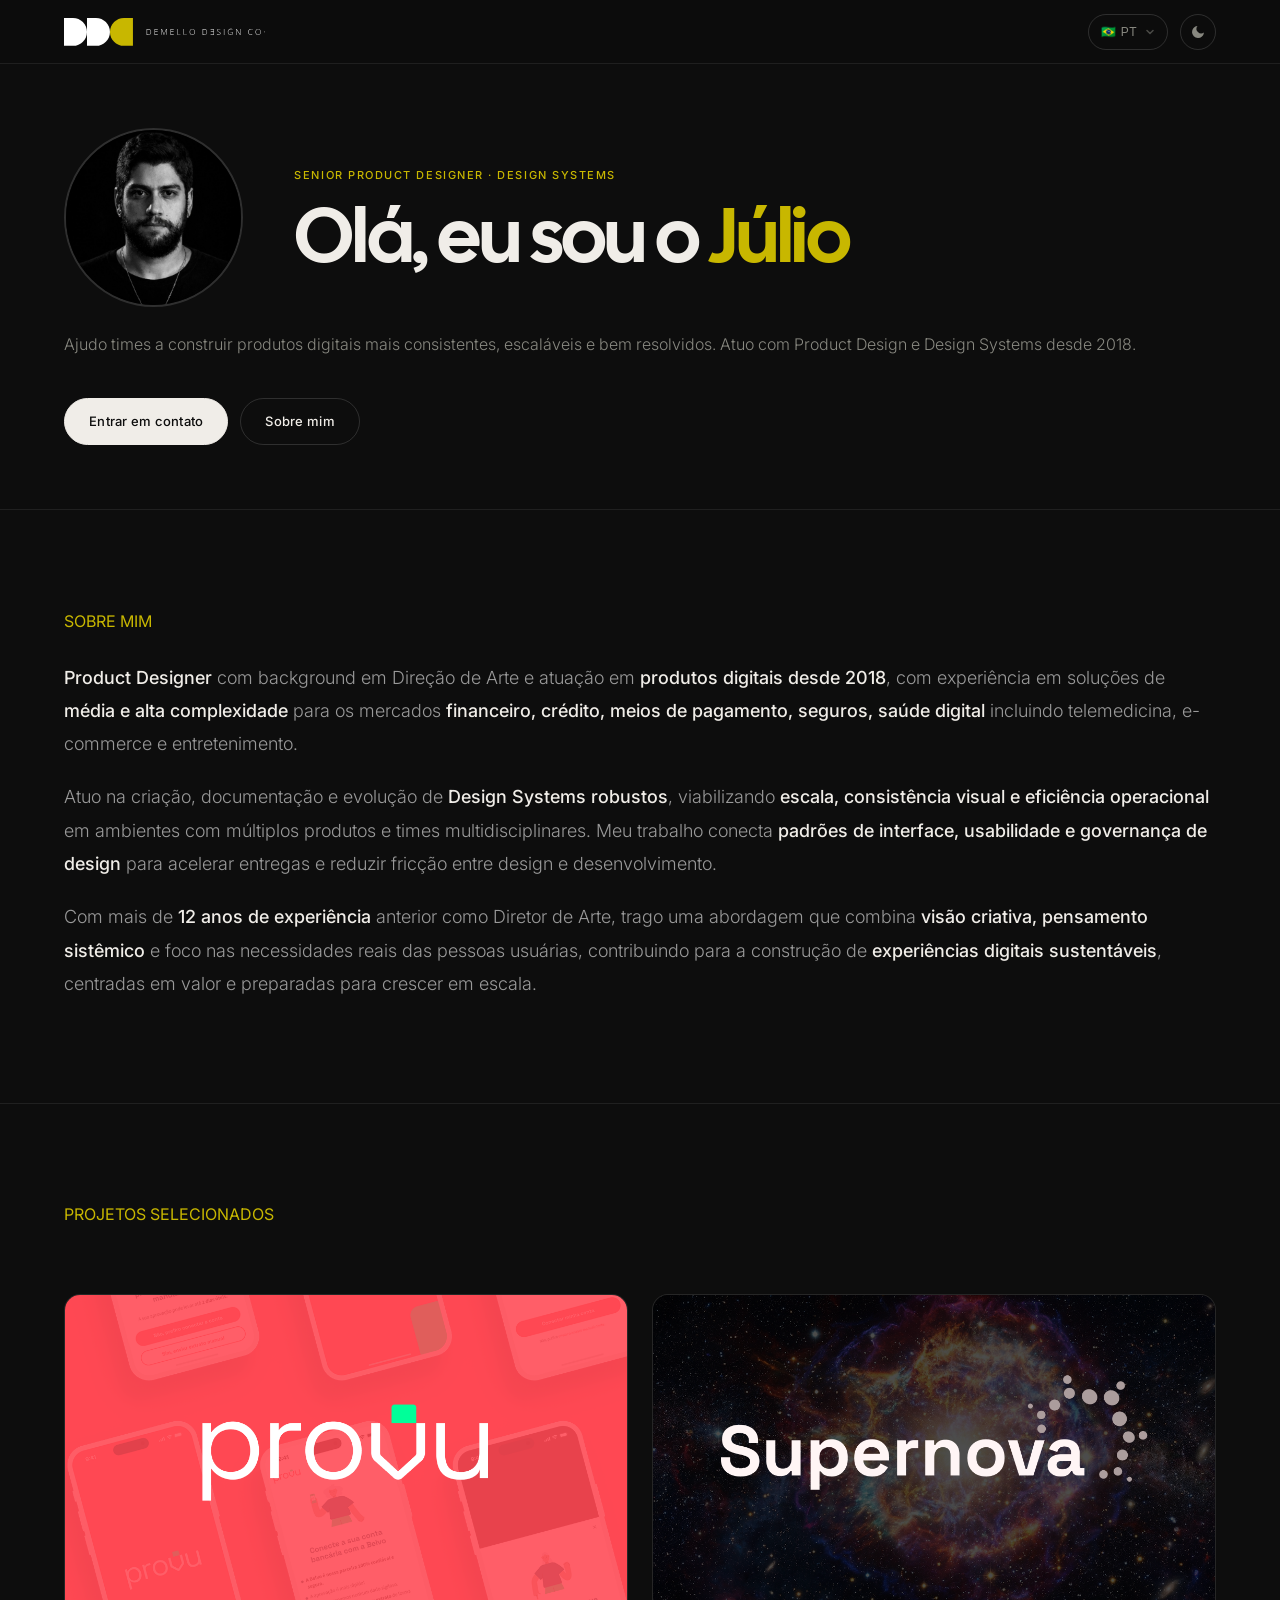
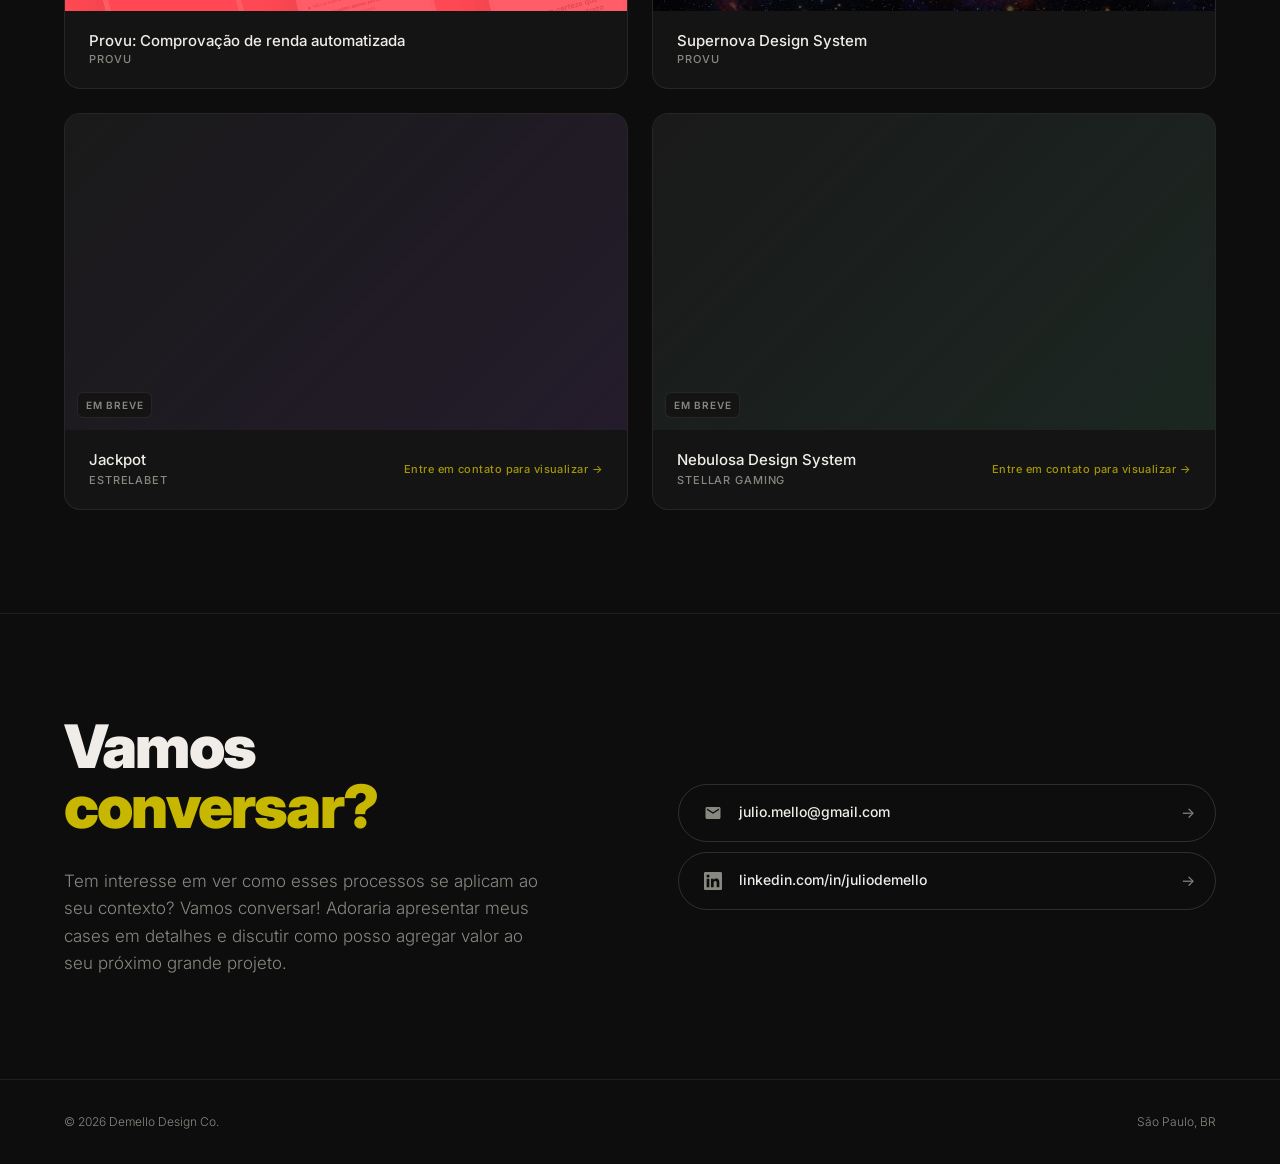
==== index.html @ 29446820 "Reorder project cards: Provu first, Supernova second Fix EN copy on index.html: remove em dash from " ====
<!DOCTYPE html>
<html lang="pt-BR" data-theme="dark" data-lang="pt">
<head>
  <meta charset="UTF-8">
  <meta name="viewport" content="width=device-width, initial-scale=1.0">
  <title>Júlio de Mello — Senior Product Designer</title>
  <link rel="icon" type="image/svg+xml" href="assets/img/favicon-32x32.svg">
  <link rel="preconnect" href="https://fonts.googleapis.com">
  <link rel="preconnect" href="https://fonts.gstatic.com" crossorigin>
  <link href="https://fonts.googleapis.com/css2?family=Cal+Sans&family=Inter:wght@300;400;500;900&display=swap" rel="stylesheet">
  <link rel="stylesheet" href="assets/css/base.css">
  <link rel="stylesheet" href="assets/css/index.css">
  <!-- Google tag (gtag.js) -->
  <script async src="https://www.googletagmanager.com/gtag/js?id=G-J8T7TXVVT8"></script>
  <script>
    window.dataLayer = window.dataLayer || [];
    function gtag(){dataLayer.push(arguments);}
    gtag('js', new Date());
    gtag('config', 'G-J8T7TXVVT8');
  </script>
</head>
<body>

  <!-- ═══════════════════════════════════════════
       NAV — barra fixa no topo
       ═══════════════════════════════════════════ -->
  <nav>
    <div class="nav-left">
      <a class="nav-logo" href="/">
        <img id="nav-logo"
             src="assets/img/ddc-horizontal-white.svg"
             alt="DeMello Design Co."
             data-logo-dark="assets/img/ddc-horizontal-white.svg"
             data-logo-light="assets/img/ddc-horizontal-black.svg">
      </a>
    </div>
    <div class="nav-right">
      <div class="lang-dropdown" id="langDropdownWrapper">
        <button class="nav-toggle lang-toggle" id="langToggle" aria-label="Switch language">
          <span class="lang-pt">🇧🇷 PT</span>
          <span class="lang-en">🇺🇸 EN</span>
          <svg width="10" height="10" viewBox="0 0 10 10" fill="none" style="margin-left:2px;opacity:0.5"><path d="M2 3.5L5 6.5L8 3.5" stroke="currentColor" stroke-width="1.5" stroke-linecap="round" stroke-linejoin="round"/></svg>
        </button>
        <div class="lang-dropdown-menu" id="langMenu">
          <button class="lang-option" data-lang="pt">🇧🇷 PT</button>
          <button class="lang-option" data-lang="en">🇺🇸 EN</button>
        </div>
      </div>
      <button class="nav-toggle theme-toggle" id="themeToggle" aria-label="Toggle theme">
        <svg class="icon-moon" viewBox="0 0 24 24" xmlns="http://www.w3.org/2000/svg"><path d="M21 12.79A9 9 0 1 1 11.21 3 7 7 0 0 0 21 12.79z"/></svg>
        <svg class="icon-sun" viewBox="0 0 24 24" xmlns="http://www.w3.org/2000/svg"><circle cx="12" cy="12" r="5"/><line x1="12" y1="1" x2="12" y2="3" stroke="currentColor" stroke-width="2" stroke-linecap="round"/><line x1="12" y1="21" x2="12" y2="23" stroke="currentColor" stroke-width="2" stroke-linecap="round"/><line x1="4.22" y1="4.22" x2="5.64" y2="5.64" stroke="currentColor" stroke-width="2" stroke-linecap="round"/><line x1="18.36" y1="18.36" x2="19.78" y2="19.78" stroke="currentColor" stroke-width="2" stroke-linecap="round"/><line x1="1" y1="12" x2="3" y2="12" stroke="currentColor" stroke-width="2" stroke-linecap="round"/><line x1="21" y1="12" x2="23" y2="12" stroke="currentColor" stroke-width="2" stroke-linecap="round"/><line x1="4.22" y1="19.78" x2="5.64" y2="18.36" stroke="currentColor" stroke-width="2" stroke-linecap="round"/><line x1="18.36" y1="5.64" x2="19.78" y2="4.22" stroke="currentColor" stroke-width="2" stroke-linecap="round"/></svg>
      </button>
    </div>
  </nav>

  <!-- ═══════════════════════════════════════════
       HERO — apresentação com avatar e título
       ═══════════════════════════════════════════ -->
  <section class="hero">
    <div class="hero-inner">
      <div class="hero-avatar">
        <img src="assets/img/avatar2026-800x800px.png" alt="Júlio de Mello">
      </div>
      <div>
        <div class="hero-tag">Senior Product Designer · Design Systems</div>
        <h1 class="hero-title">
          <span class="lang-pt">Olá, eu sou o <span class="text-accent">Júlio</span></span>
          <span class="lang-en">Hi, I'm <span class="text-accent">Júlio</span></span>
        </h1>
      </div>
    </div>
    <p class="hero-sub lang-pt">Ajudo times a construir produtos digitais mais consistentes, escaláveis e bem resolvidos. Atuo com Product Design e Design Systems desde 2018.</p>
    <p class="hero-sub lang-en">I help teams build digital products that are more consistent, scalable, and well-crafted. I've been working in Product Design and Design Systems since 2018.</p>
    <div class="hero-actions">
      <a class="btn btn-primary" href="#contato">
        <span class="lang-pt">Entrar em contato</span>
        <span class="lang-en">Get in touch</span>
      </a>
      <a class="btn btn-ghost" href="#sobre">
        <span class="lang-pt">Sobre mim</span>
        <span class="lang-en">About me</span>
      </a>
    </div>
  </section>

  <!-- ═══════════════════════════════════════════
       ABOUT — texto de apresentação profissional
       ═══════════════════════════════════════════ -->
  <section class="about" id="sobre">
    <h3 class="section-title">
      <span class="lang-pt">Sobre mim</span>
      <span class="lang-en">About me</span>
    </h3>
    <div class="about-body">
      <div class="lang-pt">
        <p><strong>Product Designer</strong> com background em Direção de Arte e atuação em <strong>produtos digitais desde 2018</strong>, com experiência em soluções de <strong>média e alta complexidade</strong> para os mercados <strong>financeiro, crédito, meios de pagamento, seguros, saúde digital</strong> incluindo telemedicina, e-commerce e entretenimento.</p>
        <p>Atuo na criação, documentação e evolução de <strong>Design Systems robustos</strong>, viabilizando <strong>escala, consistência visual e eficiência operacional</strong> em ambientes com múltiplos produtos e times multidisciplinares. Meu trabalho conecta <strong>padrões de interface, usabilidade e governança de design</strong> para acelerar entregas e reduzir fricção entre design e desenvolvimento.</p>
        <p>Com mais de <strong>12 anos de experiência</strong> anterior como Diretor de Arte, trago uma abordagem que combina <strong>visão criativa, pensamento sistêmico</strong> e foco nas necessidades reais das pessoas usuárias, contribuindo para a construção de <strong>experiências digitais sustentáveis</strong>, centradas em valor e preparadas para crescer em escala.</p>
      </div>
      <div class="lang-en">
        <p><strong>Product Designer</strong> with an Art Direction background and experience in <strong>digital products since 2018</strong>, working on <strong>medium-to-high complexity</strong> solutions across the <strong>financial, credit, payments, insurance, digital health</strong> including telemedicine, e-commerce and entertainment markets.</p>
        <p>I specialize in building, documenting and evolving <strong>robust Design Systems</strong>, enabling <strong>scale, visual consistency and operational efficiency</strong> across multi-product environments with cross-functional teams. My work bridges <strong>interface patterns, usability and design governance</strong> to speed up delivery and reduce friction between design and development.</p>
        <p>With over <strong>12 years of prior experience</strong> as an Art Director, I bring an approach that combines <strong>creative vision, systems thinking</strong> and a genuine focus on users' real needs, always working toward <strong>sustainable digital experiences</strong> that are centered on value and built to scale.</p>
      </div>
    </div>
  </section>

  <!-- ═══════════════════════════════════════════
       PROJETOS — cases em desenvolvimento
       ═══════════════════════════════════════════ -->
  <section class="coming" id="projetos">
    <div class="coming-header">
      <h3 class="section-title">
        <span class="lang-pt">Projetos selecionados</span>
        <span class="lang-en">Selected projects</span>
      </h3>
    </div>
    <div class="projects-grid">
      <a class="project-card" href="cases/provu-belvo.html">
        <div class="project-thumb">
          <img src="assets/img/thumb-provu.png" alt="Provu: Comprovação de renda automatizada">
        </div>
        <div class="project-info">
          <div class="project-info-left">
            <p class="project-name"><span class="lang-pt">Provu: Comprovação de renda automatizada</span><span class="lang-en">Provu: Automated Income Verification</span></p>
            <p class="project-company">Provu</p>
          </div>
        </div>
      </a>
      <a class="project-card" href="cases/supernova.html">
        <div class="project-thumb">
          <img src="assets/img/thumb-supernova.png" alt="Supernova Design System">
        </div>
        <div class="project-info">
          <p class="project-name">Supernova Design System</p>
          <p class="project-company">Provu</p>
        </div>
      </a>
      <a class="project-card project-card--wip" href="#">
        <div class="project-thumb">
          <span class="project-badge">
            <span class="lang-pt">Em breve</span>
            <span class="lang-en">Coming soon</span>
          </span>
        </div>
        <div class="project-info">
          <div class="project-info-left">
            <p class="project-name">Jackpot</p>
            <p class="project-company">EstrelaBet</p>
          </div>
          <span class="project-restricted-btn">Entre em contato para visualizar →</span>
        </div>
      </a>
      <a class="project-card project-card--wip" href="#">
        <div class="project-thumb">
          <span class="project-badge">
            <span class="lang-pt">Em breve</span>
            <span class="lang-en">Coming soon</span>
          </span>
        </div>
        <div class="project-info">
          <div class="project-info-left">
            <p class="project-name">Nebulosa Design System</p>
            <p class="project-company">Stellar Gaming</p>
          </div>
          <span class="project-restricted-btn">Entre em contato para visualizar →</span>
        </div>
      </a>
    </div>
  </section>

  <!-- ═══════════════════════════════════════════
       CONTACT — e-mail e LinkedIn
       ═══════════════════════════════════════════ -->
  <section class="contact" id="contato">
    <div>
      <h2 class="contact-title">
        <span class="lang-pt">Vamos<br><span class="text-accent">conversar?</span></span>
        <span class="lang-en">Let's<br><span class="text-accent">talk?</span></span>
      </h2>
      <p class="contact-subtitle">
        <span class="lang-pt">Tem interesse em ver como esses processos se aplicam ao seu contexto? Vamos conversar! Adoraria apresentar meus cases em detalhes e discutir como posso agregar valor ao seu próximo grande projeto.</span>
        <span class="lang-en">Interested in seeing how these processes apply to your context? Let's talk! I'd love to walk you through my cases in detail and discuss how I can add value to your next big project.</span>
      </p>
    </div>
    <div class="contact-links">
      <a class="contact-btn" id="email-contact" href="#">
        <div class="contact-btn-label">
          <div class="contact-btn-icon">
            <svg viewBox="0 0 24 24" xmlns="http://www.w3.org/2000/svg"><path d="M20 4H4c-1.1 0-2 .9-2 2v12c0 1.1.9 2 2 2h16c1.1 0 2-.9 2-2V6c0-1.1-.9-2-2-2zm0 4-8 5-8-5V6l8 5 8-5v2z"/></svg>
          </div>
          <strong><span id="email-text"></span></strong>
        </div>
        <span class="contact-btn-arrow">&rarr;</span>
      </a>
      <a class="contact-btn" href="https://www.linkedin.com/in/juliodemello/" target="_blank" rel="noopener">
        <div class="contact-btn-label">
          <div class="contact-btn-icon">
            <svg viewBox="0 0 24 24" xmlns="http://www.w3.org/2000/svg"><path d="M20.447 20.452h-3.554v-5.569c0-1.328-.027-3.037-1.852-3.037-1.853 0-2.136 1.445-2.136 2.939v5.667H9.351V9h3.414v1.561h.046c.477-.9 1.637-1.85 3.37-1.85 3.601 0 4.267 2.37 4.267 5.455v6.286zM5.337 7.433a2.062 2.062 0 0 1-2.063-2.065 2.064 2.064 0 1 1 2.063 2.065zm1.782 13.019H3.555V9h3.564v11.452zM22.225 0H1.771C.792 0 0 .774 0 1.729v20.542C0 23.227.792 24 1.771 24h20.451C23.2 24 24 23.227 24 22.271V1.729C24 .774 23.2 0 22.222 0h.003z"/></svg>
          </div>
          <strong>linkedin.com/in/juliodemello</strong>
        </div>
        <span class="contact-btn-arrow">&rarr;</span>
      </a>
    </div>
  </section>

  <!-- ═══════════════════════════════════════════
       FOOTER — copyright e localização
       ═══════════════════════════════════════════ -->
  <footer>
    <p>&copy; <span id="footer-year"></span> Demello Design Co.</p>
    <p>São Paulo, BR</p>
  </footer>

  <!-- ─── Scripts ─────────────────────────────────────────── -->
  <script src="assets/js/ui.js"></script>
  <script>
    var fy = document.getElementById('footer-year');
    if (fy) fy.textContent = new Date().getFullYear();

    document.addEventListener('DOMContentLoaded', function() {
      document.querySelectorAll('.project-restricted-btn').forEach(function(btn) {
        btn.addEventListener('click', function(e) {
          e.preventDefault();
          e.stopPropagation();
          var t = document.getElementById('contato');
          if (t) window.scrollTo({ top: t.getBoundingClientRect().top + window.scrollY - 64, behavior: 'smooth' });
        });
      });
    });
  </script>

</body>
</html>
---- assets/css/base.css ----
/* ─── 1. RESET & BOX-SIZING ─────────────────────────────────
   Remove margens e paddings padrão do browser.
   Define box-sizing: border-box globalmente para que padding
   e bordas sejam incluídos na largura/altura dos elementos.
─────────────────────────────────────────────────────────── */
*, *::before, *::after {
  box-sizing: border-box;
  margin: 0;
  padding: 0;
}

/* ─── 2. VARIÁVEIS DE TEMA ───────────────────────────────────
   Tokens de design (cores, bordas, fundos) separados por tema.
   O tema escuro é o padrão (aplicado via :root e [data-theme="dark"]).
   O tema claro é ativado adicionando data-theme="light" no <html>.
   Para alterar uma cor, edite os dois blocos abaixo.
─────────────────────────────────────────────────────────── */
:root,
[data-theme="dark"] {
  --bg:  #0D0D0D;
  --bg2: #141414;
  --bg3: #1A1A1A;
  --border:  rgba(255, 255, 255, 0.08);
  --border2: rgba(255, 255, 255, 0.14);
  --text:   #F0EDE8;
  --muted:  #888880;
  --accent: #C8B700;
  --nav-bg: rgba(13, 13, 13, 0.88);
  --btn-ghost-hover-bg:     rgba(255, 255, 255, 0.04);
  --btn-ghost-hover-border: rgba(255, 255, 255, 0.35);
  --contact-hover:        rgba(255, 255, 255, 0.05);
  --contact-hover-border: rgba(255, 255, 255, 0.30);
  --about-body-color: #999;
}

[data-theme="light"] {
  --bg:  #F5F3EE;
  --bg2: #EDEAE3;
  --bg3: #E4E1DA;
  --border:  rgba(0, 0, 0, 0.08);
  --border2: rgba(0, 0, 0, 0.14);
  --text:   #111110;
  --muted:  #6B6B65;
  --accent: #C8B700;
  --nav-bg: rgba(245, 243, 238, 0.88);
  --btn-ghost-hover-bg:     rgba(0, 0, 0, 0.04);
  --btn-ghost-hover-border: rgba(0, 0, 0, 0.30);
  --contact-hover:        rgba(0, 0, 0, 0.04);
  --contact-hover-border: rgba(0, 0, 0, 0.25);
  --about-body-color: #555550;
}

/* ─── 3. TIPOGRAFIA & BODY ───────────────────────────────────
   Fonte principal: Inter (carregada via Google Fonts).
   Scroll suave com offset para compensar a nav fixa (64px).
   Transição no background e na cor ao trocar de tema.
─────────────────────────────────────────────────────────── */
html {
  scroll-behavior: smooth;
  scroll-padding-top: 64px;
}

body {
  background: var(--bg);
  color: var(--text);
  font-family: 'Inter', sans-serif;
  font-weight: 300;
  line-height: 1.6;
  min-height: 100vh;
  transition: background 0.3s, color 0.3s;
}

/* ─── 4. NAVEGAÇÃO ───────────────────────────────────────────
   Barra fixa no topo com efeito de desfoque (backdrop-filter).
   Contém logo, seletor de idioma (PT/EN) e botão de tema.
   Altura fixa de 64px — usada como referência no padding-top
   das seções que ficam abaixo da nav.
─────────────────────────────────────────────────────────── */
nav {
  position: fixed;
  top: 0; left: 0; right: 0;
  z-index: 100;
  display: flex;
  align-items: center;
  justify-content: space-between;
  padding: 0 clamp(1.5rem, 5vw, 4rem);
  height: 64px;
  background: var(--nav-bg);
  backdrop-filter: blur(12px);
  border-bottom: 1px solid var(--border);
  transition: background 0.3s, border-color 0.3s;
}

.nav-left  { display: flex; align-items: center; gap: 1.5rem; }
.nav-right { display: flex; align-items: center; gap: 0.75rem; }

.nav-logo     { display: flex; align-items: center; text-decoration: none; }
.nav-logo img { height: 28px; width: auto; display: block; }

/* Estilo base compartilhado pelos botões de toggle (tema e idioma) */
.nav-toggle {
  display: flex;
  align-items: center;
  justify-content: center;
  height: 36px;
  border-radius: 100px;
  border: 1px solid var(--border2);
  background: transparent;
  cursor: pointer;
  color: var(--muted);
  transition: all 0.2s;
  flex-shrink: 0;
}
.nav-toggle:hover {
  border-color: var(--text);
  color: var(--text);
  background: var(--bg2);
}

/* Botão de tema — tamanho fixo quadrado para acomodar o ícone */
.theme-toggle     { width: 36px; }
.theme-toggle svg { width: 16px; height: 16px; fill: currentColor; }

/* Alterna entre ícone de sol (tema claro) e lua (tema escuro) */
.icon-sun  { display: none; }
.icon-moon { display: block; }
[data-theme="light"] .icon-sun  { display: block; }
[data-theme="light"] .icon-moon { display: none; }

/* Botão de idioma — tem padding lateral por ser textual (PT / EN) */
.lang-toggle {
  padding: 0 12px;
  font-size: 12px;
  font-weight: 500;
  letter-spacing: 0.04em;
  gap: 6px;
}

/* Dropdown de idioma — aparece abaixo do botão .lang-toggle */
.lang-dropdown      { position: relative; }
.lang-dropdown-menu {
  display: none;
  position: absolute;
  top: calc(100% + 6px);
  right: 0;
  background: var(--bg2);
  border: 1px solid var(--border2);
  border-radius: 10px;
  overflow: hidden;
  min-width: 100%;
  z-index: 200;
}
.lang-dropdown-menu.open { display: block; }

.lang-option {
  display: flex;
  align-items: center;
  width: 100%;
  padding: 8px 14px;
  font-size: 12px;
  font-weight: 500;
  letter-spacing: 0.04em;
  cursor: pointer;
  background: transparent;
  border: none;
  color: var(--text);
  white-space: nowrap;
}
.lang-option:hover { background: var(--bg3); }

/* ─── 5. BOTÕES COMPARTILHADOS ───────────────────────────────
   .btn define o estilo base comum a todas as variantes.
   .btn-ghost é a variante com contorno (usada em ambas as páginas).
   .btn-primary (variante preenchida) está em index.css.
─────────────────────────────────────────────────────────── */
.btn {
  display: inline-flex;
  align-items: center;
  gap: 8px;
  padding: 12px 24px;
  border-radius: 100px;
  font-size: 13px;
  font-weight: 500;
  letter-spacing: 0.02em;
  text-decoration: none;
  transition: all 0.2s;
  cursor: pointer;
}

.btn-ghost {
  background: transparent;
  color: var(--text);
  border: 1px solid var(--border2);
}
.btn-ghost:hover {
  border-color: var(--btn-ghost-hover-border);
  background: var(--btn-ghost-hover-bg);
}

/* ─── 6. RODAPÉ ──────────────────────────────────────────────
   Linha divisória com copyright e localização lado a lado.
─────────────────────────────────────────────────────────── */
footer {
  padding: 2rem clamp(1.5rem, 5vw, 4rem);
  border-top: 1px solid var(--border);
  display: flex;
  align-items: center;
  justify-content: space-between;
  flex-wrap: wrap;
  gap: 1rem;
}
footer p { font-size: 12px; color: var(--muted); }

/* ─── 7. CONTROLE DE IDIOMA ──────────────────────────────────
   Oculta o conteúdo do idioma inativo.
   Controlado via data-lang="pt" ou "en" no elemento <html>.
   O script em assets/js/ui.js aplica e persiste essa preferência.
─────────────────────────────────────────────────────────── */
[data-lang="pt"] .lang-en { display: none; }
[data-lang="en"] .lang-pt { display: none; }

.text-accent { color: var(--accent); }

/* ─── 8. RESPONSIVO COMPARTILHADO ───────────────────────────
   Em telas pequenas, reduz o logo da nav para não sobrepor
   os botões de toggle.
─────────────────────────────────────────────────────────── */
@media (max-width: 768px) {
  .nav-logo img { height: 24px; }
}
---- assets/css/index.css ----
/* ─── 1. HERO ────────────────────────────────────────────────
   Seção de abertura com foto, tag de especialidade, título
   e subtítulo. O padding-top compensa a nav fixa (64px)
   mais espaçamento adicional para respiração visual.
   Os elementos entram com animação fadeUp (definida na seção 6).
─────────────────────────────────────────────────────────── */
.hero {
  display: flex;
  flex-direction: column;
  justify-content: flex-start;
  padding: calc(64px + 64px) clamp(1.5rem, 5vw, 4rem) clamp(3rem, 6vw, 4rem);
}

.hero-inner {
  display: flex;
  align-items: center;
  gap: clamp(2rem, 4vw, 4rem);
  margin-bottom: 1.5rem;
}

.hero-avatar {
  flex-shrink: 0;
  width:  clamp(100px, 14vw, 180px);
  height: clamp(100px, 14vw, 180px);
  border-radius: 50%;
  overflow: hidden;
  border: 2px solid var(--border2);
}
.hero-avatar img {
  width: 100%;
  height: 100%;
  object-fit: cover;
  object-position: center top;
  display: block;
}

/* Elementos entram com atraso escalonado (stagger) para efeito em cascata */
.hero-tag {
  display: inline-block;
  font-size: 11px;
  font-weight: 500;
  letter-spacing: 0.14em;
  text-transform: uppercase;
  color: var(--accent);
  margin-bottom: 0.75rem;
  opacity: 0;
  animation: fadeUp 0.7s 0.1s forwards;
}

.hero-title {
  font-family: 'Cal Sans', sans-serif;
  font-weight: 400;
  font-size: clamp(40px, 6vw, 80px);
  line-height: 1.0;
  letter-spacing: -0.03em;
  color: var(--text);
  opacity: 0;
  animation: fadeUp 0.7s 0.2s forwards;
}

.hero-sub {
  font-size: clamp(14px, 1.5vw, 16px);
  font-weight: 300;
  color: var(--muted);
  width: 100%;
  margin-bottom: 2.5rem;
  line-height: 1.7;
  opacity: 0;
  animation: fadeUp 0.7s 0.35s forwards;
}

.hero-actions {
  display: flex;
  gap: 12px;
  flex-wrap: wrap;
  opacity: 0;
  animation: fadeUp 0.7s 0.45s forwards;
}

/* ─── 2. BOTÃO PRIMÁRIO ──────────────────────────────────────
   Variante preenchida do botão. No hover, muda para a cor de
   acento (dourado). O estilo base .btn está em base.css.
─────────────────────────────────────────────────────────── */
.btn-primary {
  background: var(--text);
  color: var(--bg);
  border: 1px solid var(--text);
}
.btn-primary:hover {
  background: var(--accent);
  border-color: var(--accent);
  color: #fff;
}

/* ─── 3. SEÇÃO SOBRE ─────────────────────────────────────────
   Texto de apresentação profissional com suporte a idioma.
   Usa --about-body-color para um tom levemente mais suave que
   --text, com termos em <strong> em destaque total.
─────────────────────────────────────────────────────────── */
.about {
  padding: clamp(4rem, 8vw, 7rem) clamp(1.5rem, 5vw, 4rem);
  border-top: 1px solid var(--border);
}

.about-body {
  font-size: clamp(15px, 1.6vw, 18px);
  font-weight: 300;
  color: var(--about-body-color);
  line-height: 1.85;
  width: 100%;
}
.about-body p + p  { margin-top: 1.25rem; }
.about-body strong { color: var(--text); font-weight: 500; }

/* ─── 4. GRADE DE PROJETOS ───────────────────────────────────
   Grid de 2 colunas com cards clicáveis para os case studies.
   Cards com .project-card--wip são desabilitados para clique.
   Cada card tem um gradiente de fundo único via nth-child.
─────────────────────────────────────────────────────────── */
.coming {
  padding: clamp(4rem, 8vw, 7rem) clamp(1.5rem, 5vw, 4rem);
  border-top: 1px solid var(--border);
}

.coming-header {
  display: flex;
  align-items: baseline;
  justify-content: space-between;
  flex-wrap: wrap;
  gap: 1rem;
}

/* Título de seção — uppercase pequeno na cor de acento */
.section-title {
  font-family: 'Inter', sans-serif;
  font-weight: 400;
  font-size: 16px;
  line-height: 1.0;
  letter-spacing: 0;
  text-transform: uppercase;
  color: var(--accent);
  margin-bottom: 2rem;
}

.projects-grid {
  display: grid;
  grid-template-columns: 1fr 1fr;
  gap: 1.5rem;
  margin-top: 2.5rem;
}

.project-card {
  border: 1px solid var(--border);
  border-radius: 16px;
  overflow: hidden;
  background: var(--bg2);
  text-decoration: none;
  transition: border-color 0.2s, transform 0.2s;
  display: block;
}
.project-card:hover {
  border-color: var(--border2);
  transform: translateY(-2px);
}

.project-thumb {
  width: 100%;
  aspect-ratio: 16 / 9;
  position: relative;
}

.project-thumb img {
  width: 100%;
  height: 100%;
  object-fit: cover;
  display: block;
}

/* Gradientes temáticos únicos por card (baseados na paleta do projeto) */
.project-card:nth-child(1) .project-thumb { background: linear-gradient(135deg, var(--bg3), rgba(200, 183,   0, 0.12)); }
.project-card:nth-child(2) .project-thumb { background: linear-gradient(135deg, var(--bg3), rgba(100, 150, 255, 0.10)); }
.project-card:nth-child(3) .project-thumb { background: linear-gradient(135deg, var(--bg3), rgba(180, 100, 255, 0.10)); }
.project-card:nth-child(4) .project-thumb { background: linear-gradient(135deg, var(--bg3), rgba(100, 210, 160, 0.10)); }

.project-info    { padding: 1.25rem 1.5rem; } /* layout overridden below */
.project-name    { font-size: 15px; font-weight: 500; color: var(--text); line-height: 1.3; margin-bottom: 0; }
.project-company { font-size: 11px; font-weight: 500; letter-spacing: 0.08em; text-transform: uppercase; color: var(--muted); }

/* Card em desenvolvimento — desabilita clique e cursor de mão */
.project-card--wip { cursor: default; pointer-events: none; }

.project-badge {
  position: absolute;
  bottom: 0.75rem;
  left: 0.75rem;
  font-size: 10px;
  font-weight: 600;
  letter-spacing: 0.08em;
  text-transform: uppercase;
  color: var(--muted);
  background: var(--bg2);
  border: 1px solid var(--border);
  border-radius: 6px;
  padding: 0.25rem 0.5rem;
}

/* ─── 5. SEÇÃO DE CONTATO ────────────────────────────────────
   Layout em duas colunas: texto à esquerda, links à direita.
   Os links de contato (e-mail e LinkedIn) têm borda e hover sutil.
─────────────────────────────────────────────────────────── */
.contact {
  padding: clamp(4rem, 8vw, 7rem) clamp(1.5rem, 5vw, 4rem);
  border-top: 1px solid var(--border);
  display: grid;
  grid-template-columns: 1fr 1fr;
  gap: clamp(3rem, 6vw, 6rem);
  align-items: center;
}

.contact-title {
  font-weight: 900;
  font-size: clamp(36px, 5vw, 60px);
  line-height: 1.0;
  letter-spacing: -0.03em;
  color: var(--text);
  margin-bottom: 2rem;
}

.contact-subtitle {
  margin-top: 16px;
  font-size: clamp(14px, 1.6vw, 17px);
  line-height: 1.6;
  color: var(--muted);
  max-width: 480px;
}

.contact-links { display: flex; flex-direction: column; gap: 10px; }

.contact-btn {
  display: flex;
  align-items: center;
  justify-content: space-between;
  padding: 14px 20px;
  border: 1px solid var(--border2);
  border-radius: 100px;
  text-decoration: none;
  color: var(--text);
  font-size: 14px;
  font-weight: 400;
  transition: all 0.2s;
  background: transparent;
}
.contact-btn:hover {
  background: var(--contact-hover);
  border-color: var(--contact-hover-border);
}

.contact-btn-label {
  display: flex;
  align-items: center;
  gap: 12px;
}
.contact-btn-label strong { color: var(--text); font-weight: 500; font-size: 14px; }

.contact-btn-icon {
  width: 28px;
  height: 28px;
  display: flex;
  align-items: center;
  justify-content: center;
  flex-shrink: 0;
}
.contact-btn-icon svg { width: 18px; height: 18px; fill: var(--muted); }

.contact-btn-arrow { color: var(--muted); font-size: 15px; flex-shrink: 0; }

/* ─── 6. ANIMAÇÕES ───────────────────────────────────────────
   fadeUp: entrada suave dos elementos do hero.
   Cada elemento tem um animation-delay diferente para criar
   um efeito de cascata (stagger) ao carregar a página.
─────────────────────────────────────────────────────────── */
@keyframes fadeUp {
  from { opacity: 0; transform: translateY(20px); }
  to   { opacity: 1; transform: translateY(0); }
}

/* ─── 7. RESPONSIVO ──────────────────────────────────────────
   Em telas menores que 768px:
   - Contact vira coluna única
   - Grade de projetos vira coluna única
   - Hero centraliza e empilha avatar acima do texto
   - Tag de especialidade é ocultada para economizar espaço
─────────────────────────────────────────────────────────── */
@media (max-width: 768px) {
  .contact       { grid-template-columns: 1fr; }
  .projects-grid { grid-template-columns: 1fr; }
  .hero          { text-align: center; align-items: center; }
  .hero-inner    { flex-direction: column; align-items: center; }
  .hero-tag      { display: none; }
  .hero-actions  { justify-content: center; }
}

.project-card--wip .project-info {
  display: flex;
  align-items: center;
  justify-content: space-between;
  gap: 1rem;
}

.project-card--wip .project-info-left {
  display: flex;
  flex-direction: column;
  gap: 2px;
}

.project-restricted-btn {
  flex-shrink: 0;
  font-size: 11px;
  font-weight: 500;
  color: var(--accent);
  letter-spacing: 0.04em;
  opacity: 0.8;
  cursor: pointer;
  white-space: nowrap;
  transition: opacity 0.2s;
  pointer-events: auto;
}
.project-restricted-btn:hover { opacity: 1; }
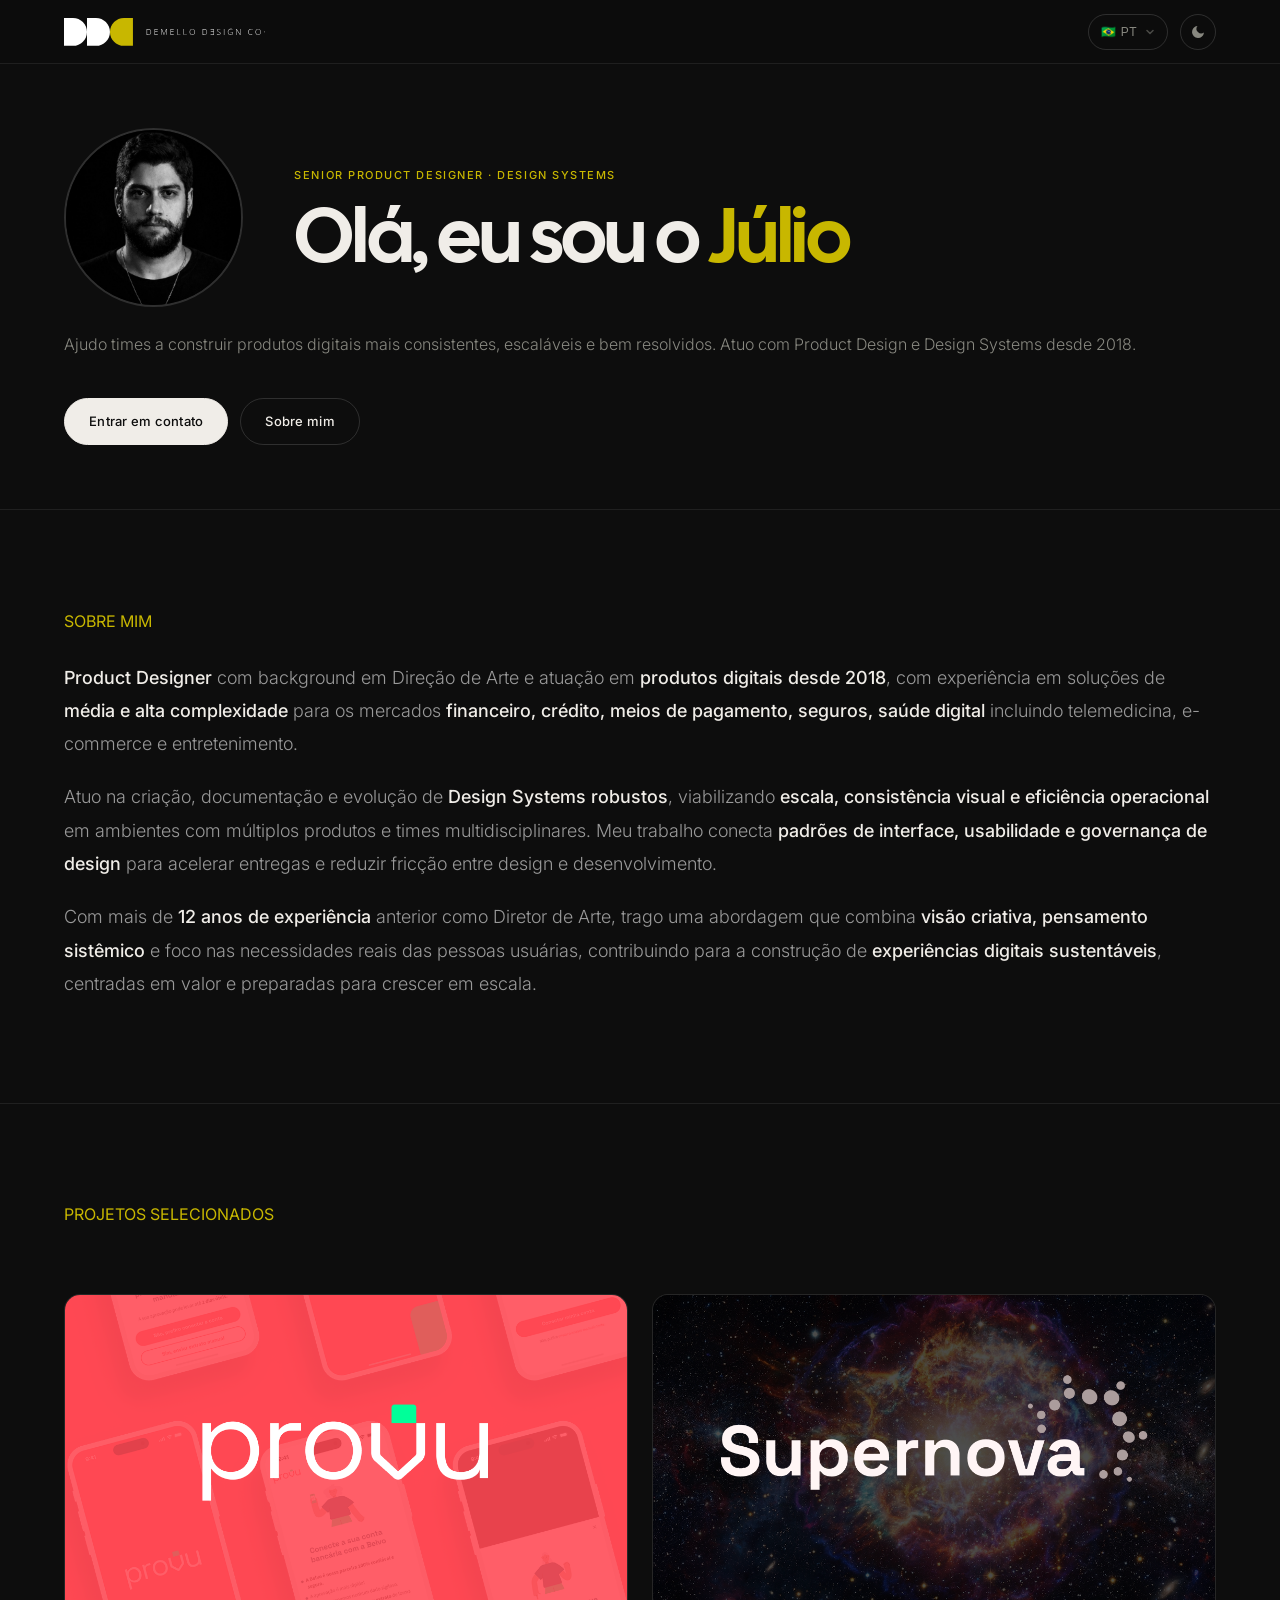
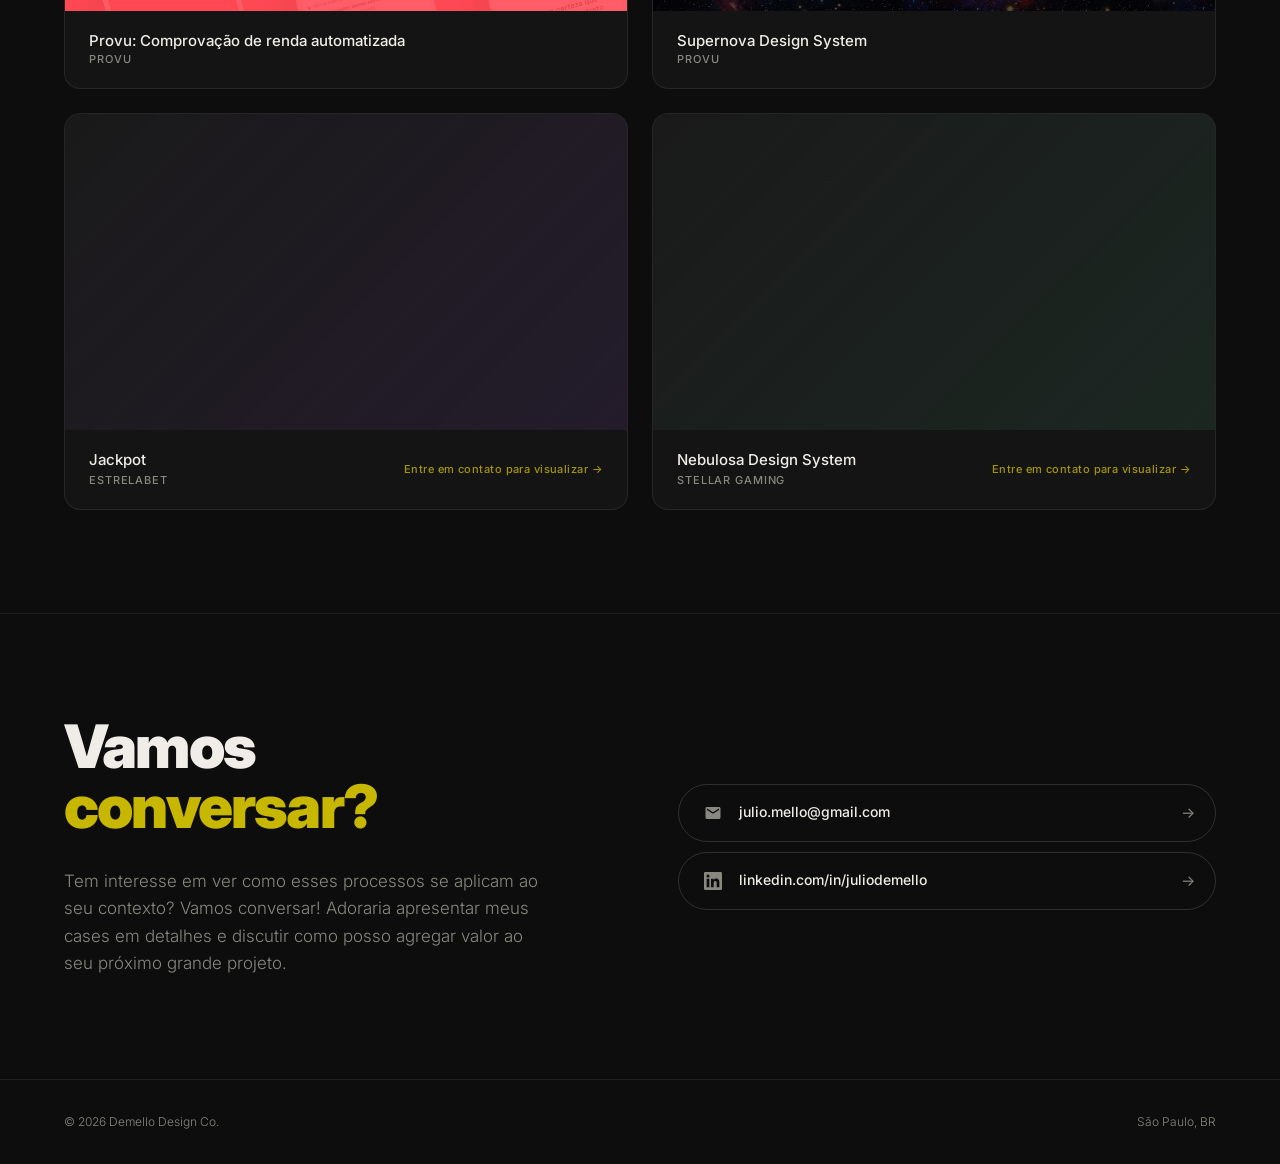
==== commit c004cdf8: "chore(home): remove "coming soon" badge from WIP project cards" ====
--- a/index.html
+++ b/index.html
@@ -3,6 +3,12 @@
 <head>
   <meta charset="UTF-8">
   <meta name="viewport" content="width=device-width, initial-scale=1.0">
+  <meta name="description" content="Portfólio de Júlio de Mello, Senior Product Designer especializado em Design Systems. Cases de Provu, Supernova DS e mais.">
+  <meta property="og:title" content="Júlio de Mello — Senior Product Designer">
+  <meta property="og:description" content="Senior Product Designer especializado em Design Systems. Cases de produto com impacto mensurável.">
+  <meta property="og:url" content="https://demello.art.br/">
+  <meta property="og:type" content="website">
+  <meta property="og:image" content="https://demello.art.br/assets/img/og-cover.png">
   <title>Júlio de Mello — Senior Product Designer</title>
   <link rel="icon" type="image/svg+xml" href="assets/img/favicon-32x32.svg">
   <link rel="preconnect" href="https://fonts.googleapis.com">
@@ -39,7 +45,7 @@
         <button class="nav-toggle lang-toggle" id="langToggle" aria-label="Switch language">
           <span class="lang-pt">🇧🇷 PT</span>
           <span class="lang-en">🇺🇸 EN</span>
-          <svg width="10" height="10" viewBox="0 0 10 10" fill="none" style="margin-left:2px;opacity:0.5"><path d="M2 3.5L5 6.5L8 3.5" stroke="currentColor" stroke-width="1.5" stroke-linecap="round" stroke-linejoin="round"/></svg>
+          <svg width="10" height="10" viewBox="0 0 10 10" fill="none"><path d="M2 3.5L5 6.5L8 3.5" stroke="currentColor" stroke-width="1.5" stroke-linecap="round" stroke-linejoin="round"/></svg>
         </button>
         <div class="lang-dropdown-menu" id="langMenu">
           <button class="lang-option" data-lang="pt">🇧🇷 PT</button>
@@ -87,7 +93,7 @@
        ABOUT — texto de apresentação profissional
        ═══════════════════════════════════════════ -->
   <section class="about" id="sobre">
-    <h3 class="section-title">
+    <h3 class="index-section-label">
       <span class="lang-pt">Sobre mim</span>
       <span class="lang-en">About me</span>
     </h3>
@@ -110,7 +116,7 @@
        ═══════════════════════════════════════════ -->
   <section class="coming" id="projetos">
     <div class="coming-header">
-      <h3 class="section-title">
+      <h3 class="index-section-label">
         <span class="lang-pt">Projetos selecionados</span>
         <span class="lang-en">Selected projects</span>
       </h3>
@@ -121,10 +127,8 @@
           <img src="assets/img/thumb-provu.png" alt="Provu: Comprovação de renda automatizada">
         </div>
         <div class="project-info">
-          <div class="project-info-left">
-            <p class="project-name"><span class="lang-pt">Provu: Comprovação de renda automatizada</span><span class="lang-en">Provu: Automated Income Verification</span></p>
-            <p class="project-company">Provu</p>
-          </div>
+          <p class="project-name"><span class="lang-pt">Provu: Comprovação de renda automatizada</span><span class="lang-en">Provu: Automated Income Verification</span></p>
+          <p class="project-company">Provu</p>
         </div>
       </a>
       <a class="project-card" href="cases/supernova.html">
@@ -138,10 +142,6 @@
       </a>
       <a class="project-card project-card--wip" href="#">
         <div class="project-thumb">
-          <span class="project-badge">
-            <span class="lang-pt">Em breve</span>
-            <span class="lang-en">Coming soon</span>
-          </span>
         </div>
         <div class="project-info">
           <div class="project-info-left">
@@ -153,10 +153,6 @@
       </a>
       <a class="project-card project-card--wip" href="#">
         <div class="project-thumb">
-          <span class="project-badge">
-            <span class="lang-pt">Em breve</span>
-            <span class="lang-en">Coming soon</span>
-          </span>
         </div>
         <div class="project-info">
           <div class="project-info-left">
@@ -184,7 +180,7 @@
       </p>
     </div>
     <div class="contact-links">
-      <a class="contact-btn" id="email-contact" href="#">
+      <a class="contact-btn" id="email-contact" href="#contato">
         <div class="contact-btn-label">
           <div class="contact-btn-icon">
             <svg viewBox="0 0 24 24" xmlns="http://www.w3.org/2000/svg"><path d="M20 4H4c-1.1 0-2 .9-2 2v12c0 1.1.9 2 2 2h16c1.1 0 2-.9 2-2V6c0-1.1-.9-2-2-2zm0 4-8 5-8-5V6l8 5 8-5v2z"/></svg>
--- a/assets/css/base.css
+++ b/assets/css/base.css
@@ -50,6 +50,10 @@
   --about-body-color: #555550;
 }
 
+[data-theme="light"] .project-restricted-btn {
+  color: var(--text);
+}
+
 /* ─── 3. TIPOGRAFIA & BODY ───────────────────────────────────
    Fonte principal: Inter (carregada via Google Fonts).
    Scroll suave com offset para compensar a nav fixa (64px).
@@ -134,6 +138,10 @@
   font-weight: 500;
   letter-spacing: 0.04em;
   gap: 6px;
+}
+.lang-toggle svg:last-child {
+  margin-left: 2px;
+  opacity: 0.5;
 }
 
 /* Dropdown de idioma — aparece abaixo do botão .lang-toggle */
@@ -183,7 +191,7 @@
   font-weight: 500;
   letter-spacing: 0.02em;
   text-decoration: none;
-  transition: all 0.2s;
+  transition: background 0.2s, border-color 0.2s, color 0.2s;
   cursor: pointer;
 }
 
--- a/assets/css/index.css
+++ b/assets/css/index.css
@@ -131,7 +131,7 @@
 }
 
 /* Título de seção — uppercase pequeno na cor de acento */
-.section-title {
+.index-section-label {
   font-family: 'Inter', sans-serif;
   font-weight: 400;
   font-size: 16px;
@@ -247,7 +247,7 @@
   color: var(--text);
   font-size: 14px;
   font-weight: 400;
-  transition: all 0.2s;
+  transition: background 0.2s, border-color 0.2s;
   background: transparent;
 }
 .contact-btn:hover {
@@ -326,3 +326,13 @@
   pointer-events: auto;
 }
 .project-restricted-btn:hover { opacity: 1; }
+
+@media (prefers-reduced-motion: reduce) {
+  .hero-tag,
+  .hero-title,
+  .hero-sub,
+  .hero-actions {
+    animation: none;
+    opacity: 1;
+  }
+}
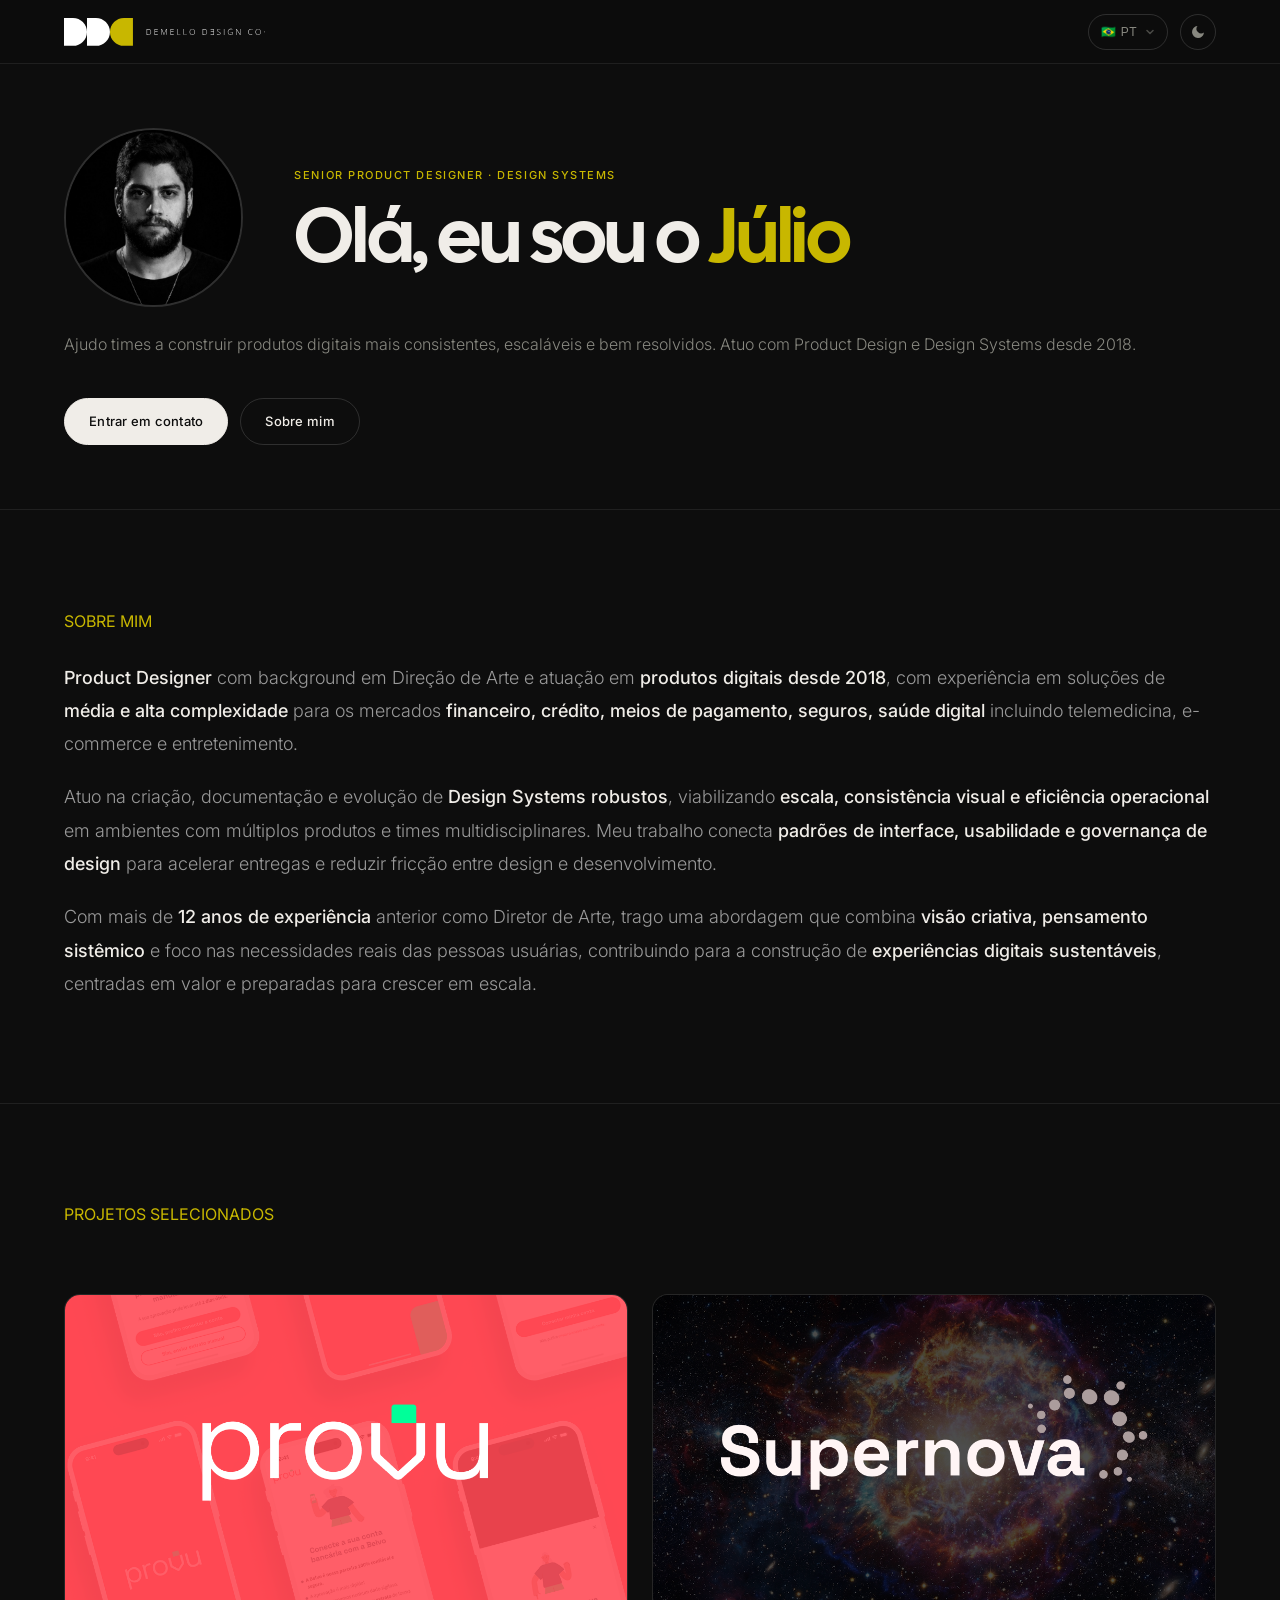
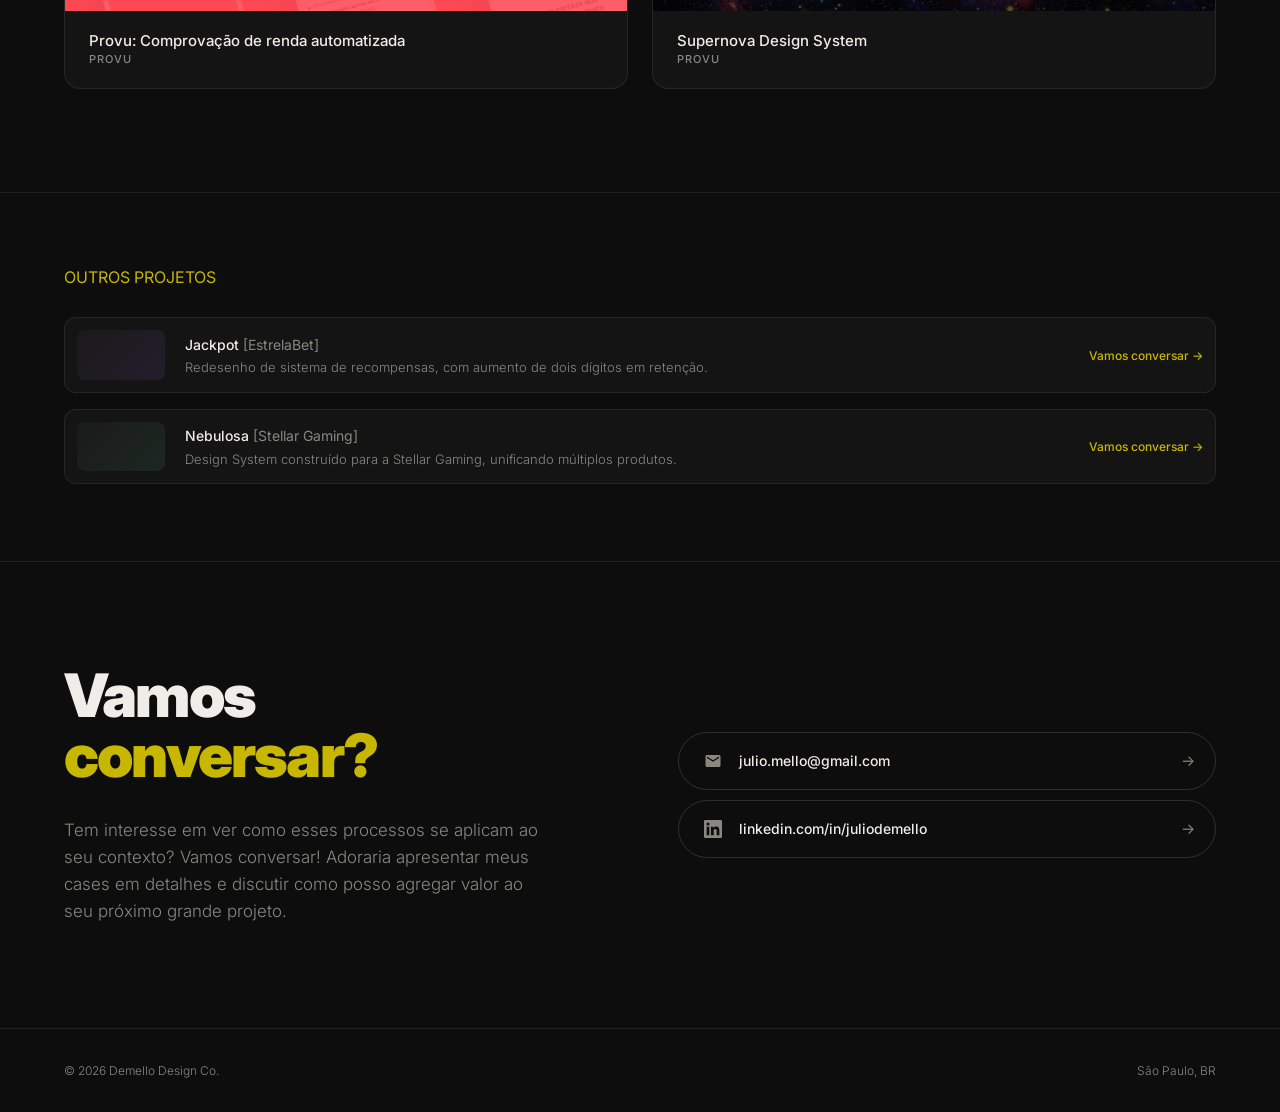
==== commit a1e9bd91: "feat: cria seção "Outros projetos" e remove código morto (project-restricted-btn)" ====
--- a/index.html
+++ b/index.html
@@ -4,12 +4,12 @@
   <meta charset="UTF-8">
   <meta name="viewport" content="width=device-width, initial-scale=1.0">
   <meta name="description" content="Portfólio de Júlio de Mello, Senior Product Designer especializado em Design Systems. Cases de Provu, Supernova DS e mais.">
-  <meta property="og:title" content="Júlio de Mello — Senior Product Designer">
+  <meta property="og:title" content="Júlio de Mello | Senior Product Designer">
   <meta property="og:description" content="Senior Product Designer especializado em Design Systems. Cases de produto com impacto mensurável.">
   <meta property="og:url" content="https://demello.art.br/">
   <meta property="og:type" content="website">
   <meta property="og:image" content="https://demello.art.br/assets/img/og-cover.png">
-  <title>Júlio de Mello — Senior Product Designer</title>
+  <title>Júlio de Mello | Senior Product Designer</title>
   <link rel="icon" type="image/svg+xml" href="assets/img/favicon-32x32.svg">
   <link rel="preconnect" href="https://fonts.googleapis.com">
   <link rel="preconnect" href="https://fonts.gstatic.com" crossorigin>
@@ -124,7 +124,7 @@
     <div class="projects-grid">
       <a class="project-card" href="cases/provu-belvo.html">
         <div class="project-thumb">
-          <img src="assets/img/thumb-provu.png" alt="Provu: Comprovação de renda automatizada">
+          <img src="assets/img/thumb-provu.png" alt="Provu: Comprovação de renda automatizada" data-alt-pt="Provu: Comprovação de renda automatizada" data-alt-en="Provu: Automated Income Verification">
         </div>
         <div class="project-info">
           <p class="project-name"><span class="lang-pt">Provu: Comprovação de renda automatizada</span><span class="lang-en">Provu: Automated Income Verification</span></p>
@@ -140,27 +140,45 @@
           <p class="project-company">Provu</p>
         </div>
       </a>
-      <a class="project-card project-card--wip" href="#">
-        <div class="project-thumb">
-        </div>
-        <div class="project-info">
-          <div class="project-info-left">
-            <p class="project-name">Jackpot</p>
-            <p class="project-company">EstrelaBet</p>
-          </div>
-          <span class="project-restricted-btn">Entre em contato para visualizar →</span>
-        </div>
-      </a>
-      <a class="project-card project-card--wip" href="#">
-        <div class="project-thumb">
-        </div>
-        <div class="project-info">
-          <div class="project-info-left">
-            <p class="project-name">Nebulosa Design System</p>
-            <p class="project-company">Stellar Gaming</p>
-          </div>
-          <span class="project-restricted-btn">Entre em contato para visualizar →</span>
-        </div>
+    </div>
+  </section>
+
+  <!-- ═══════════════════════════════════════════
+       OUTROS PROJETOS — cards compactos sem case escrito
+       ═══════════════════════════════════════════ -->
+  <section class="other-projects" id="outros-projetos">
+    <h3 class="index-section-label">
+      <span class="lang-pt">Outros projetos</span>
+      <span class="lang-en">Other projects</span>
+    </h3>
+    <div class="other-projects-grid">
+      <a class="other-project-card" href="#contato">
+        <div class="other-project-thumb other-project-thumb--a"></div>
+        <div class="other-project-info">
+          <p class="other-project-name">Jackpot <span class="other-project-company">[EstrelaBet]</span></p>
+          <p class="other-project-subtitle">
+            <span class="lang-pt">Redesenho de sistema de recompensas, com aumento de dois dígitos em retenção.</span>
+            <span class="lang-en">Rewards system redesign, double-digit retention increase.</span>
+          </p>
+        </div>
+        <span class="other-project-cta">
+          <span class="lang-pt">Vamos conversar →</span>
+          <span class="lang-en">Let's talk →</span>
+        </span>
+      </a>
+      <a class="other-project-card" href="#contato">
+        <div class="other-project-thumb other-project-thumb--b"></div>
+        <div class="other-project-info">
+          <p class="other-project-name">Nebulosa <span class="other-project-company">[Stellar Gaming]</span></p>
+          <p class="other-project-subtitle">
+            <span class="lang-pt">Design System construído para a Stellar Gaming, unificando múltiplos produtos.</span>
+            <span class="lang-en">Design System built for Stellar Gaming, unifying multiple products.</span>
+          </p>
+        </div>
+        <span class="other-project-cta">
+          <span class="lang-pt">Vamos conversar →</span>
+          <span class="lang-en">Let's talk →</span>
+        </span>
       </a>
     </div>
   </section>
@@ -214,17 +232,6 @@
   <script>
     var fy = document.getElementById('footer-year');
     if (fy) fy.textContent = new Date().getFullYear();
-
-    document.addEventListener('DOMContentLoaded', function() {
-      document.querySelectorAll('.project-restricted-btn').forEach(function(btn) {
-        btn.addEventListener('click', function(e) {
-          e.preventDefault();
-          e.stopPropagation();
-          var t = document.getElementById('contato');
-          if (t) window.scrollTo({ top: t.getBoundingClientRect().top + window.scrollY - 64, behavior: 'smooth' });
-        });
-      });
-    });
   </script>
 
 </body>
--- a/assets/css/base.css
+++ b/assets/css/base.css
@@ -50,10 +50,6 @@
   --about-body-color: #555550;
 }
 
-[data-theme="light"] .project-restricted-btn {
-  color: var(--text);
-}
-
 /* ─── 3. TIPOGRAFIA & BODY ───────────────────────────────────
    Fonte principal: Inter (carregada via Google Fonts).
    Scroll suave com offset para compensar a nav fixa (64px).
--- a/assets/css/index.css
+++ b/assets/css/index.css
@@ -114,7 +114,6 @@
 
 /* ─── 4. GRADE DE PROJETOS ───────────────────────────────────
    Grid de 2 colunas com cards clicáveis para os case studies.
-   Cards com .project-card--wip são desabilitados para clique.
    Cada card tem um gradiente de fundo único via nth-child.
 ─────────────────────────────────────────────────────────── */
 .coming {
@@ -179,15 +178,10 @@
 /* Gradientes temáticos únicos por card (baseados na paleta do projeto) */
 .project-card:nth-child(1) .project-thumb { background: linear-gradient(135deg, var(--bg3), rgba(200, 183,   0, 0.12)); }
 .project-card:nth-child(2) .project-thumb { background: linear-gradient(135deg, var(--bg3), rgba(100, 150, 255, 0.10)); }
-.project-card:nth-child(3) .project-thumb { background: linear-gradient(135deg, var(--bg3), rgba(180, 100, 255, 0.10)); }
-.project-card:nth-child(4) .project-thumb { background: linear-gradient(135deg, var(--bg3), rgba(100, 210, 160, 0.10)); }
 
 .project-info    { padding: 1.25rem 1.5rem; } /* layout overridden below */
 .project-name    { font-size: 15px; font-weight: 500; color: var(--text); line-height: 1.3; margin-bottom: 0; }
 .project-company { font-size: 11px; font-weight: 500; letter-spacing: 0.08em; text-transform: uppercase; color: var(--muted); }
-
-/* Card em desenvolvimento — desabilita clique e cursor de mão */
-.project-card--wip { cursor: default; pointer-events: none; }
 
 .project-badge {
   position: absolute;
@@ -300,32 +294,61 @@
   .hero-actions  { justify-content: center; }
 }
 
-.project-card--wip .project-info {
-  display: flex;
-  align-items: center;
-  justify-content: space-between;
+/* ─── 4b. OUTROS PROJETOS ────────────────────────────────────
+   Cards horizontais compactos para projetos sem case escrito.
+   Thumb pequena à esquerda, texto à direita, CTA para contato.
+─────────────────────────────────────────────────────────── */
+.other-projects {
+  padding: clamp(3rem, 6vw, 5rem) clamp(1.5rem, 5vw, 4rem);
+  border-top: 1px solid var(--border);
+}
+
+.other-projects-grid {
+  display: flex;
+  flex-direction: column;
   gap: 1rem;
-}
-
-.project-card--wip .project-info-left {
-  display: flex;
-  flex-direction: column;
-  gap: 2px;
-}
-
-.project-restricted-btn {
+  margin-top: 1.5rem;
+}
+
+.other-project-card {
+  display: flex;
+  align-items: center;
+  gap: 1.25rem;
+  padding: 0.75rem;
+  border: 1px solid var(--border);
+  border-radius: 12px;
+  background: var(--bg2);
+  text-decoration: none;
+  transition: border-color 0.2s, background 0.2s;
+}
+.other-project-card:hover { border-color: var(--border2); background: var(--bg3); }
+
+.other-project-thumb {
+  width: 88px;
+  aspect-ratio: 16 / 9;
+  border-radius: 8px;
   flex-shrink: 0;
-  font-size: 11px;
+}
+.other-project-thumb--a { background: linear-gradient(135deg, var(--bg3), rgba(180, 100, 255, 0.10)); }
+.other-project-thumb--b { background: linear-gradient(135deg, var(--bg3), rgba(100, 210, 160, 0.10)); }
+
+.other-project-info { flex: 1; min-width: 0; display: flex; flex-direction: column; gap: 2px; }
+.other-project-name { font-size: 14px; font-weight: 500; color: var(--text); }
+.other-project-company { color: var(--muted); font-weight: 400; }
+.other-project-subtitle { font-size: 13px; color: var(--muted); line-height: 1.4; }
+
+.other-project-cta {
+  flex-shrink: 0;
+  font-size: 12px;
   font-weight: 500;
   color: var(--accent);
-  letter-spacing: 0.04em;
-  opacity: 0.8;
-  cursor: pointer;
   white-space: nowrap;
-  transition: opacity 0.2s;
-  pointer-events: auto;
-}
-.project-restricted-btn:hover { opacity: 1; }
+}
+
+@media (max-width: 480px) {
+  .other-project-card { flex-wrap: wrap; }
+  .other-project-cta { width: 100%; text-align: right; }
+}
 
 @media (prefers-reduced-motion: reduce) {
   .hero-tag,
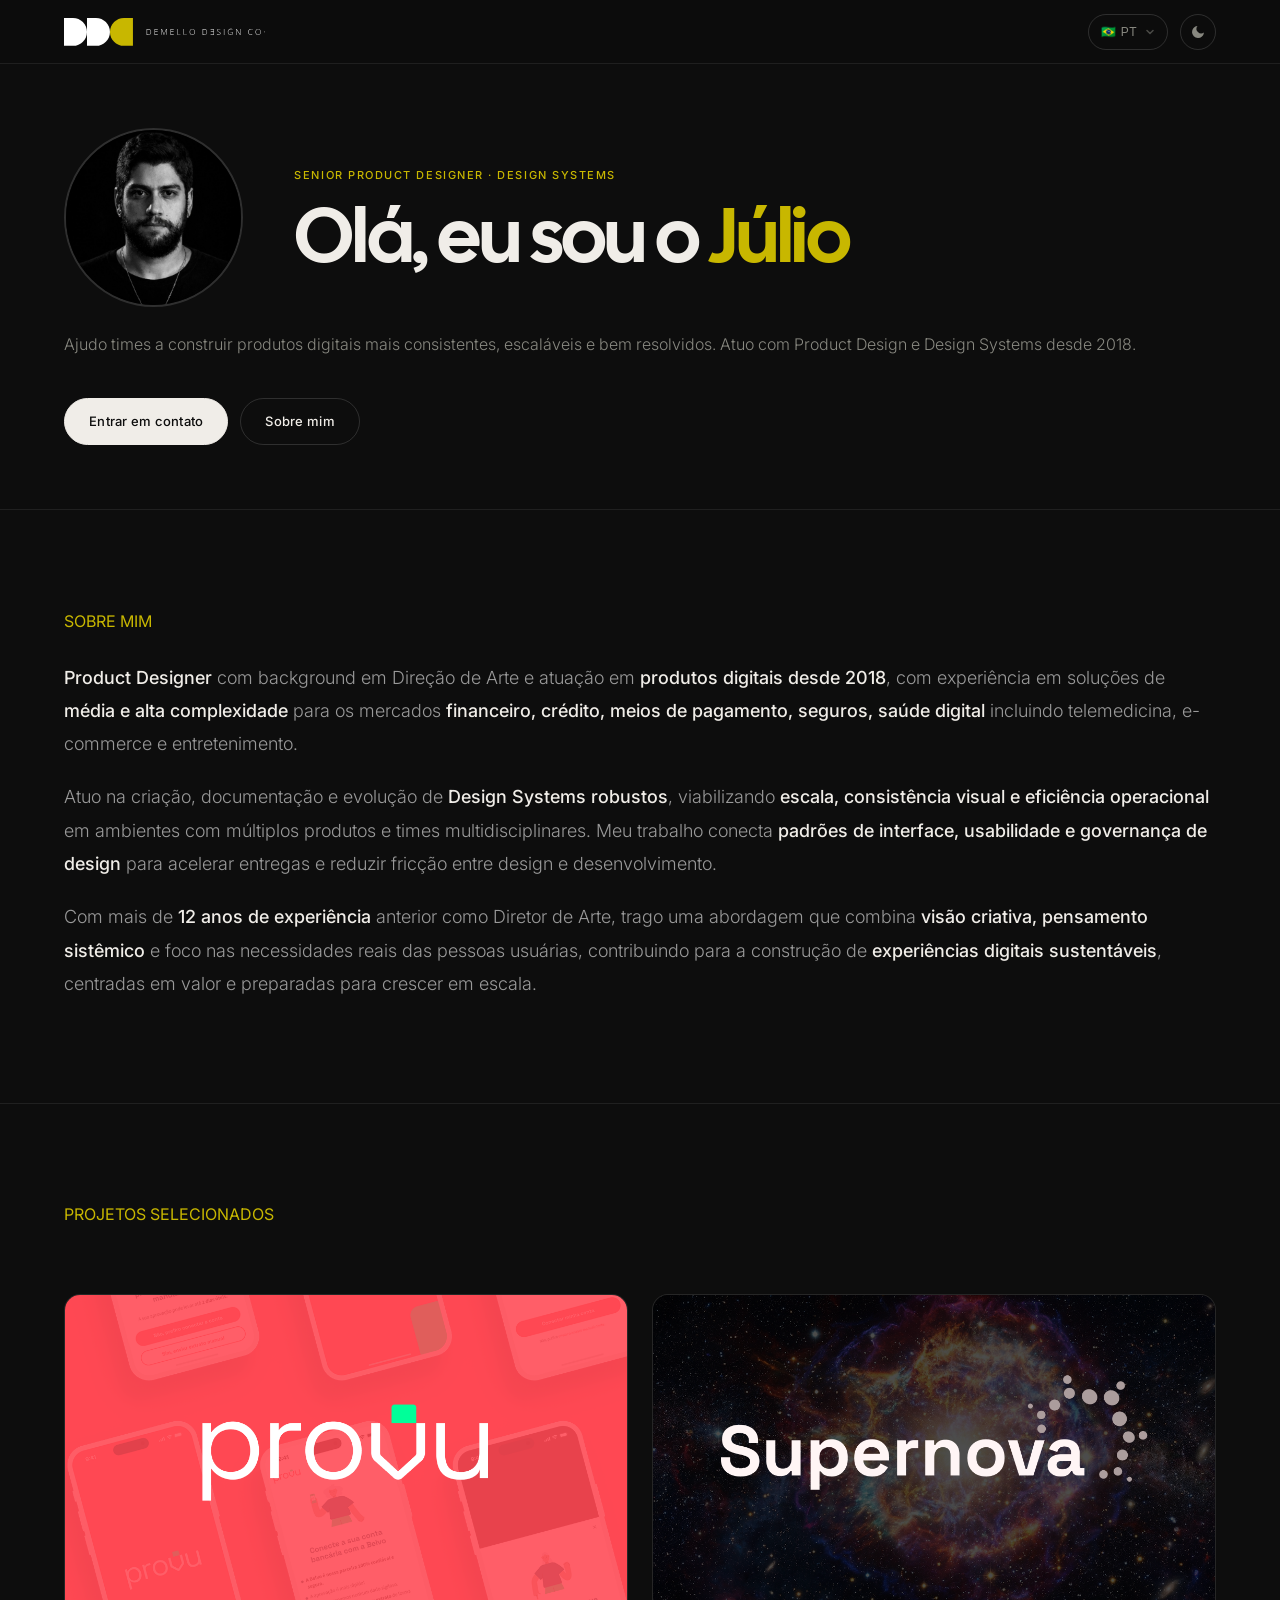
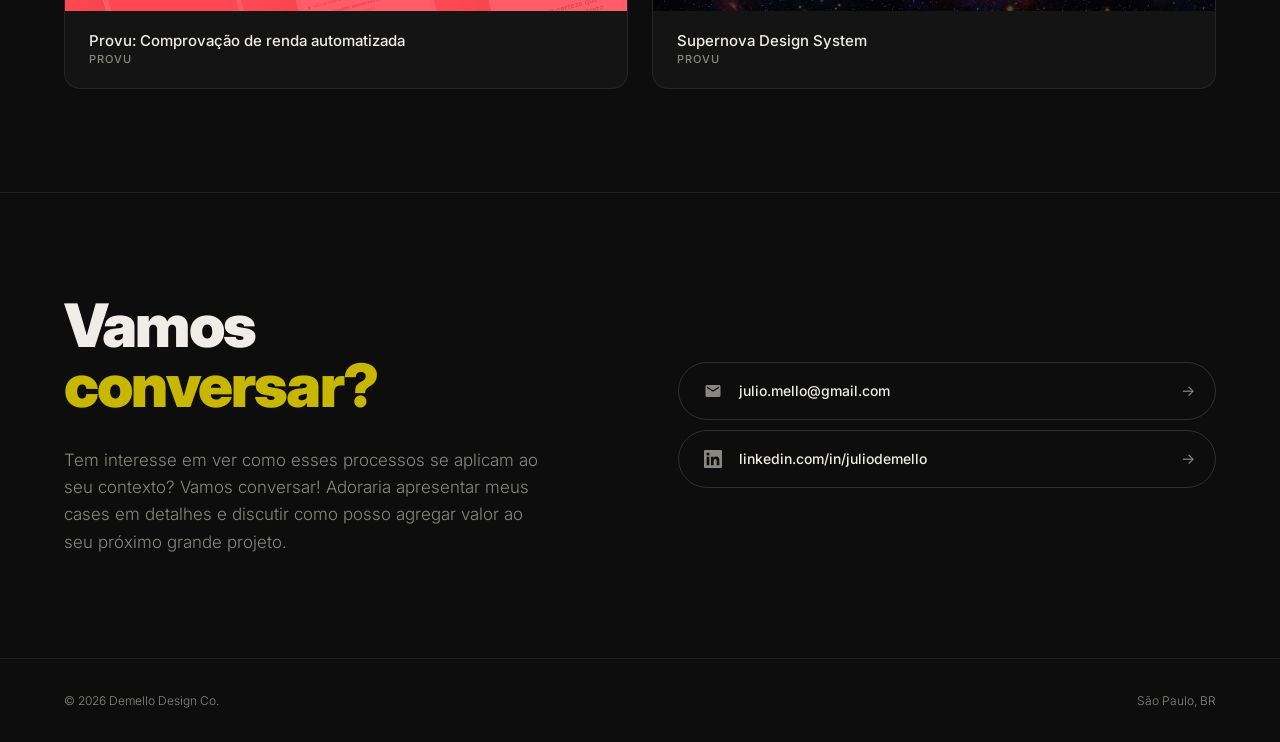
==== commit 42cbbcde: "feat(home): remove other projects section" ====
--- a/index.html
+++ b/index.html
@@ -144,46 +144,6 @@
   </section>
 
   <!-- ═══════════════════════════════════════════
-       OUTROS PROJETOS — cards compactos sem case escrito
-       ═══════════════════════════════════════════ -->
-  <section class="other-projects" id="outros-projetos">
-    <h3 class="index-section-label">
-      <span class="lang-pt">Outros projetos</span>
-      <span class="lang-en">Other projects</span>
-    </h3>
-    <div class="other-projects-grid">
-      <a class="other-project-card" href="#contato">
-        <div class="other-project-thumb other-project-thumb--a"></div>
-        <div class="other-project-info">
-          <p class="other-project-name">Jackpot <span class="other-project-company">[EstrelaBet]</span></p>
-          <p class="other-project-subtitle">
-            <span class="lang-pt">Redesenho de sistema de recompensas, com aumento de dois dígitos em retenção.</span>
-            <span class="lang-en">Rewards system redesign, double-digit retention increase.</span>
-          </p>
-        </div>
-        <span class="other-project-cta">
-          <span class="lang-pt">Vamos conversar →</span>
-          <span class="lang-en">Let's talk →</span>
-        </span>
-      </a>
-      <a class="other-project-card" href="#contato">
-        <div class="other-project-thumb other-project-thumb--b"></div>
-        <div class="other-project-info">
-          <p class="other-project-name">Nebulosa <span class="other-project-company">[Stellar Gaming]</span></p>
-          <p class="other-project-subtitle">
-            <span class="lang-pt">Design System construído para a Stellar Gaming, unificando múltiplos produtos.</span>
-            <span class="lang-en">Design System built for Stellar Gaming, unifying multiple products.</span>
-          </p>
-        </div>
-        <span class="other-project-cta">
-          <span class="lang-pt">Vamos conversar →</span>
-          <span class="lang-en">Let's talk →</span>
-        </span>
-      </a>
-    </div>
-  </section>
-
-  <!-- ═══════════════════════════════════════════
        CONTACT — e-mail e LinkedIn
        ═══════════════════════════════════════════ -->
   <section class="contact" id="contato">
--- a/assets/css/index.css
+++ b/assets/css/index.css
@@ -294,62 +294,6 @@
   .hero-actions  { justify-content: center; }
 }
 
-/* ─── 4b. OUTROS PROJETOS ────────────────────────────────────
-   Cards horizontais compactos para projetos sem case escrito.
-   Thumb pequena à esquerda, texto à direita, CTA para contato.
-─────────────────────────────────────────────────────────── */
-.other-projects {
-  padding: clamp(3rem, 6vw, 5rem) clamp(1.5rem, 5vw, 4rem);
-  border-top: 1px solid var(--border);
-}
-
-.other-projects-grid {
-  display: flex;
-  flex-direction: column;
-  gap: 1rem;
-  margin-top: 1.5rem;
-}
-
-.other-project-card {
-  display: flex;
-  align-items: center;
-  gap: 1.25rem;
-  padding: 0.75rem;
-  border: 1px solid var(--border);
-  border-radius: 12px;
-  background: var(--bg2);
-  text-decoration: none;
-  transition: border-color 0.2s, background 0.2s;
-}
-.other-project-card:hover { border-color: var(--border2); background: var(--bg3); }
-
-.other-project-thumb {
-  width: 88px;
-  aspect-ratio: 16 / 9;
-  border-radius: 8px;
-  flex-shrink: 0;
-}
-.other-project-thumb--a { background: linear-gradient(135deg, var(--bg3), rgba(180, 100, 255, 0.10)); }
-.other-project-thumb--b { background: linear-gradient(135deg, var(--bg3), rgba(100, 210, 160, 0.10)); }
-
-.other-project-info { flex: 1; min-width: 0; display: flex; flex-direction: column; gap: 2px; }
-.other-project-name { font-size: 14px; font-weight: 500; color: var(--text); }
-.other-project-company { color: var(--muted); font-weight: 400; }
-.other-project-subtitle { font-size: 13px; color: var(--muted); line-height: 1.4; }
-
-.other-project-cta {
-  flex-shrink: 0;
-  font-size: 12px;
-  font-weight: 500;
-  color: var(--accent);
-  white-space: nowrap;
-}
-
-@media (max-width: 480px) {
-  .other-project-card { flex-wrap: wrap; }
-  .other-project-cta { width: 100%; text-align: right; }
-}
-
 @media (prefers-reduced-motion: reduce) {
   .hero-tag,
   .hero-title,
